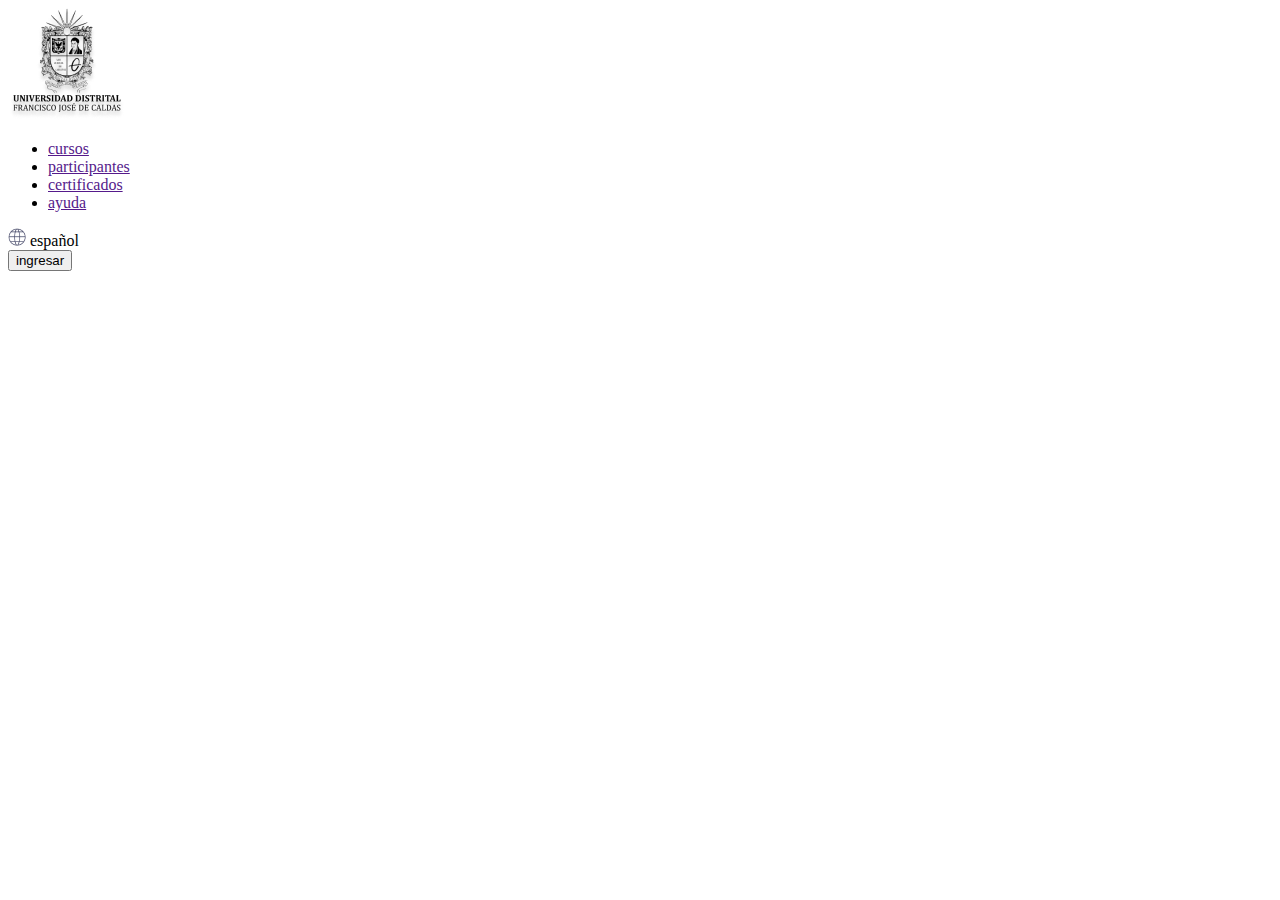
==== punto-1-2-3/index.html @ 61f77ea6 "creacion de header" ====
<!DOCTYPE html>
<html lang="en">
<head>
    <meta charset="UTF-8">
    <meta name="viewport" content="width=device-width, initial-scale=1.0">
    <title>Document</title>
</head>
<body>
    <header>
        <div class="header_navigator">
          <img src="./public/imagenes/header-logo.png" alt="header logo">
          <nav>
            <ul>
                <li><a href="">cursos</a></li>
                <li><a href="">participantes</a></li>
                <li><a href="">certificados</a></li>
                <li><a href="">ayuda</a></li>
            </ul>
          </nav>
        </div>
        <div class="header_ settings">
            <div class="lenguaje">
                <img src="./public/imagenes/header-world.png" alt="">
                <span>español</span>
            </div>
        <button>ingresar</button>
        </div>
    </header>





    <main></main>
    <footer></footer>
    
</body>
</html>
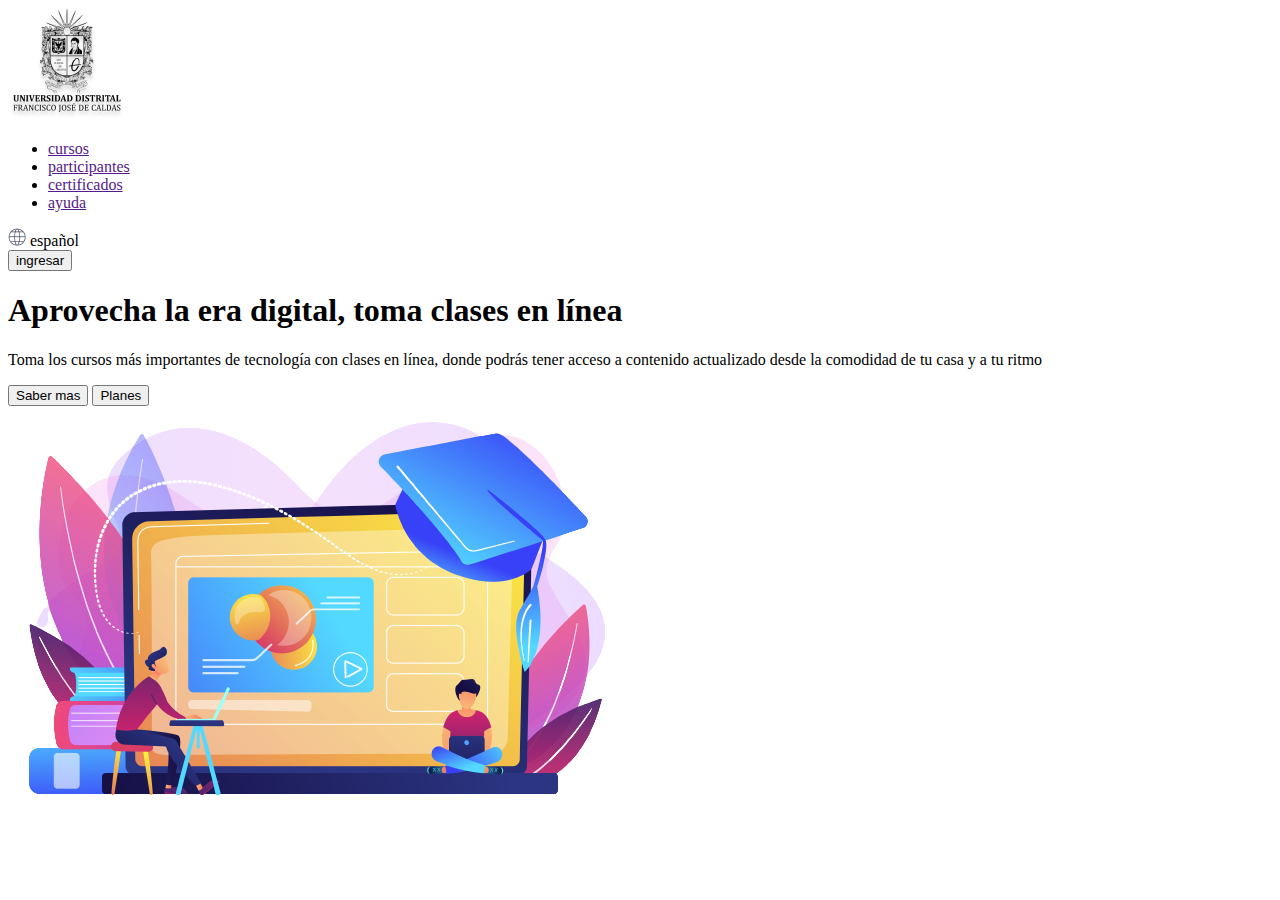
==== commit 3a5272b1: "creacion del banner en html" ====
--- a/punto-1-2-3/index.html
+++ b/punto-1-2-3/index.html
@@ -26,12 +26,24 @@
         <button>ingresar</button>
         </div>
     </header>
-
-
-
-
-
-    <main></main>
+    <main>
+      <section id="banner">
+          <div class="banner__info">
+             <div class="banner__text">
+                <h1>Aprovecha la era digital, toma clases en línea</h1>
+                <p>Toma los cursos más importantes de tecnología con clases en línea, donde podrás
+                    tener acceso a contenido actualizado desde la comodidad de tu casa y a tu ritmo</p>
+             </div>
+             <div class="banner__butons">
+                <button>Saber mas</button>
+                <button>Planes</button>
+             </div>
+          </div>
+            <img src="./public/imagenes/banner-online.png" alt="banner online">
+      </section>
+      <section id="section-1"></section>
+      <section id="section-2"></section>
+    </main>
     <footer></footer>
     
 </body>
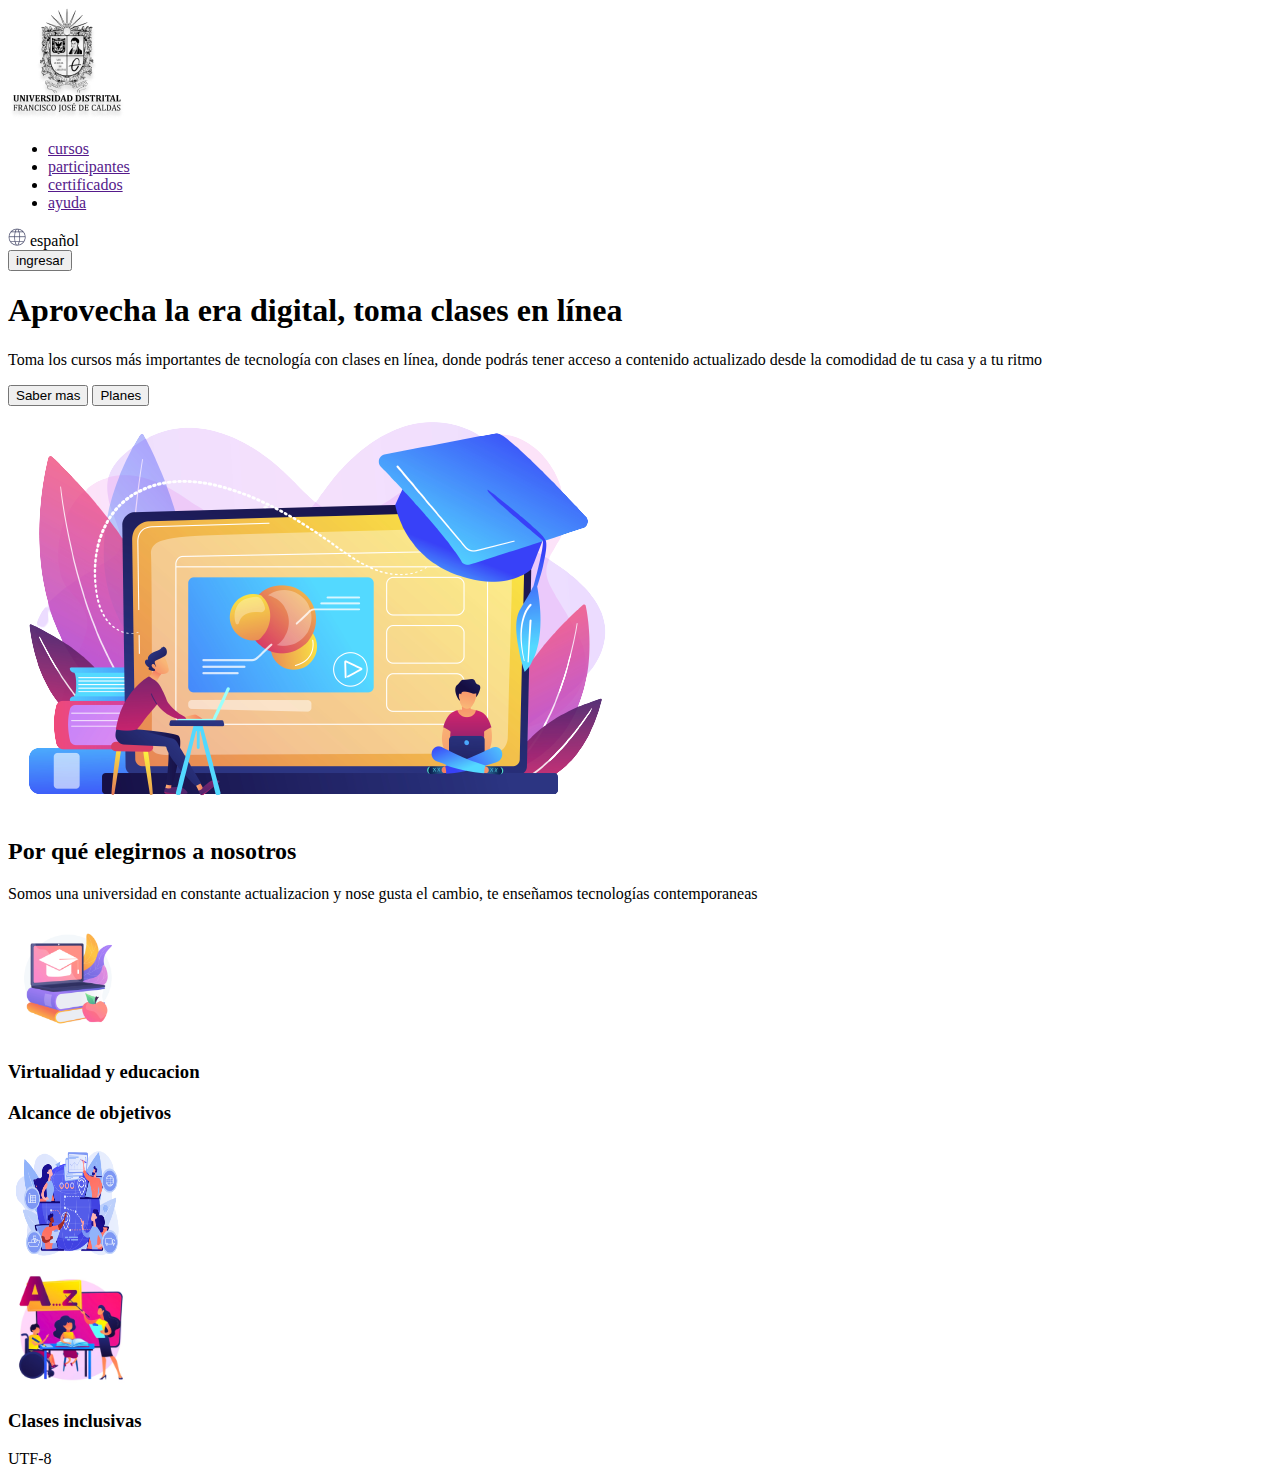
==== commit e982ae2a: "creacion de section-1 con html" ====
--- a/punto-1-2-3/index.html
+++ b/punto-1-2-3/index.html
@@ -41,10 +41,41 @@
           </div>
             <img src="./public/imagenes/banner-online.png" alt="banner online">
       </section>
-      <section id="section-1"></section>
+      <section id="section-1">
+           <div class="section-1__info">
+            <h2>Por qué elegirnos a nosotros</h2>
+            <p>Somos una universidad en constante actualizacion y nose gusta el cambio, 
+                te enseñamos tecnologías contemporaneas</p>
+           </div>
+           <div class="card-1">
+              <img src="./public/imagenes/section1-education.png" 
+              alt="education"
+              width="120px"
+              height="120px"
+              >
+              <h3>Virtualidad y 
+                educacion</h3>
+           </div>
+           <div class="card-2">
+            <h3>Alcance de  objetivos</h3>
+            <img src="./public/imagenes/section2-goals.png" 
+            alt="goals"
+            width="120px"
+            height="120px"
+            >
+           </div>
+           <div class="card-3">
+            <img src="./public/imagenes/section1-teach.png" 
+            alt="teach"
+            width="120px"
+            height="120px"
+            >
+            <h3>Clases inclusivas</h3>
+           </div>
+      </section>
       <section id="section-2"></section>
     </main>
-    <footer></footer>
+    <footer></footer>UTF-8
     
 </body>
 </html>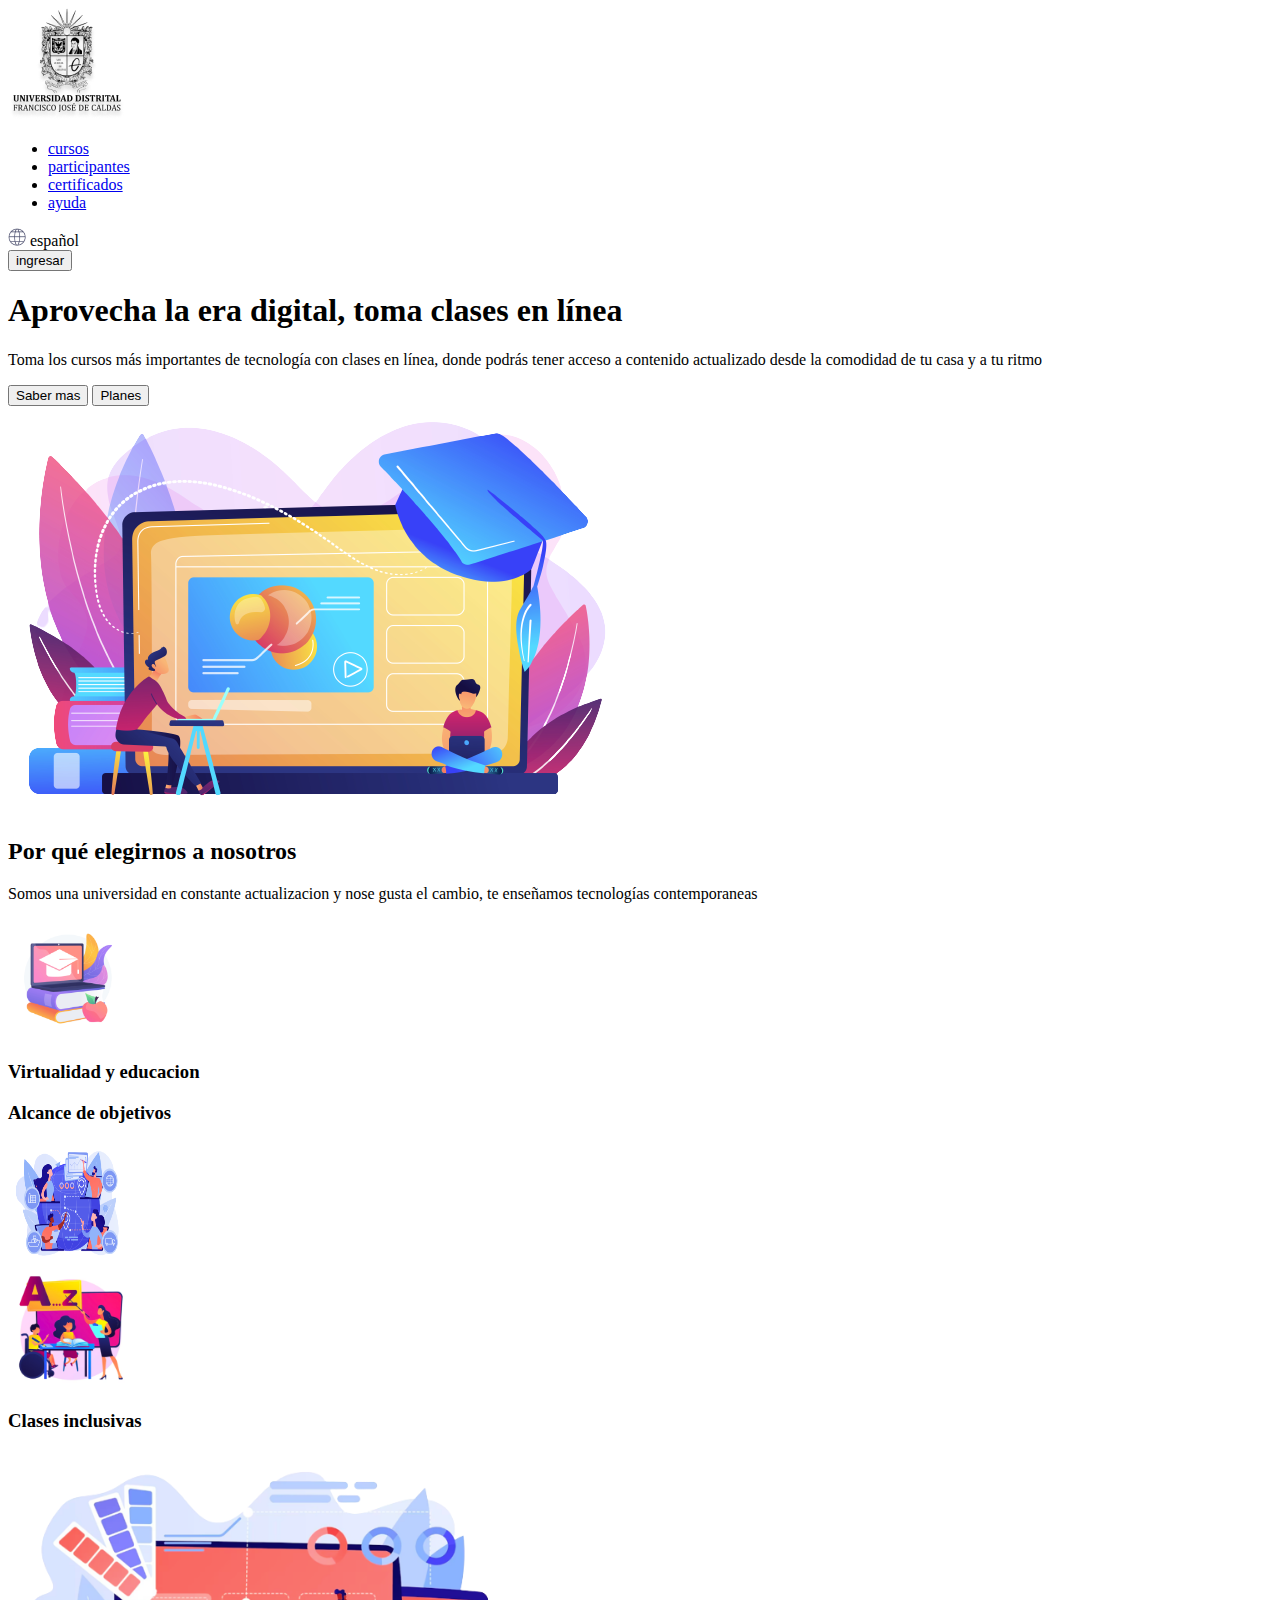
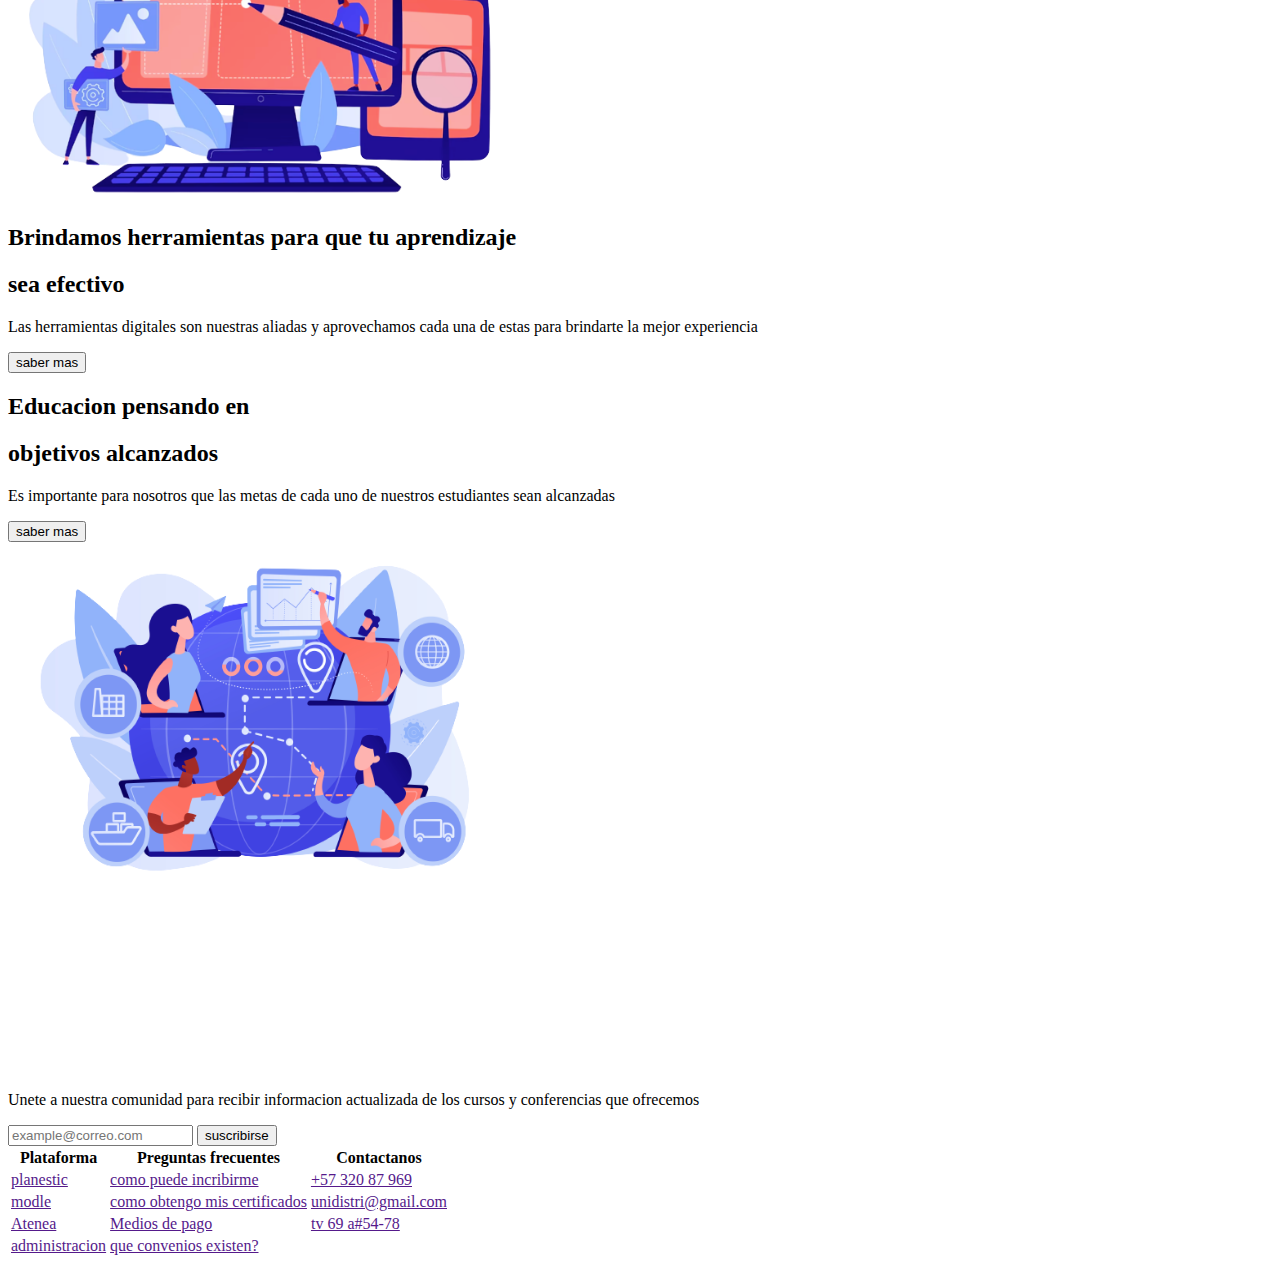
==== commit 301bd049: "finalisacion del punto 2" ====
--- a/punto-1-2-3/index.html
+++ b/punto-1-2-3/index.html
@@ -3,7 +3,7 @@
 <head>
     <meta charset="UTF-8">
     <meta name="viewport" content="width=device-width, initial-scale=1.0">
-    <title>Document</title>
+    <title>page design</title>
 </head>
 <body>
     <header>
@@ -11,10 +11,10 @@
           <img src="./public/imagenes/header-logo.png" alt="header logo">
           <nav>
             <ul>
-                <li><a href="">cursos</a></li>
-                <li><a href="">participantes</a></li>
-                <li><a href="">certificados</a></li>
-                <li><a href="">ayuda</a></li>
+                <li><a href="#banner">cursos</a></li>
+                <li><a href="#section-1">participantes</a></li>
+                <li><a href="#section-2">certificados</a></li>
+                <li><a href="#footer">ayuda</a></li>
             </ul>
           </nav>
         </div>
@@ -47,7 +47,7 @@
             <p>Somos una universidad en constante actualizacion y nose gusta el cambio, 
                 te enseñamos tecnologías contemporaneas</p>
            </div>
-           <div class="card-1">
+           <div class="section-1__card">
               <img src="./public/imagenes/section1-education.png" 
               alt="education"
               width="120px"
@@ -56,7 +56,7 @@
               <h3>Virtualidad y 
                 educacion</h3>
            </div>
-           <div class="card-2">
+           <div class="section-1__card">
             <h3>Alcance de  objetivos</h3>
             <img src="./public/imagenes/section2-goals.png" 
             alt="goals"
@@ -64,7 +64,7 @@
             height="120px"
             >
            </div>
-           <div class="card-3">
+           <div class="section-1__card">
             <img src="./public/imagenes/section1-teach.png" 
             alt="teach"
             width="120px"
@@ -73,9 +73,88 @@
             <h3>Clases inclusivas</h3>
            </div>
       </section>
-      <section id="section-2"></section>
+      <section id="section-2">
+        <div class="section-2__info">
+          <img src="./public/imagenes/section2-tools.png" 
+          alt="tools"
+          width="500px"
+          height="350px"
+          >
+           <div>
+            <h2>Brindamos herramientas para que tu aprendizaje</h2>
+            <h2>sea efectivo</h2>
+            <p>Las herramientas digitales son nuestras aliadas y 
+            aprovechamos cada una de estas para brindarte la mejor experiencia</p>
+            <button>saber mas</button>
+           </div>
+        </div>
+        <div class="section-2__info">
+          <div>
+            <h2>Educacion pensando en</h2>
+            <h2>objetivos alcanzados</h2>
+            <p>Es importante para nosotros que las metas de cada uno de nuestros 
+            estudiantes sean alcanzadas</p>
+            <button>saber mas</button>
+          </div>
+          <img src="./public/imagenes/section2-goals.png" 
+          alt="goals"
+          width="500px"
+          height="350px"
+          >
+        </div>
+      </section>
     </main>
-    <footer></footer>UTF-8
+    <footer id="footer">
+      <div class="fooer__info">
+        <img src="./public/imagenes/footer-logo.png" 
+        alt="logp"
+        width="200px"
+        height="175px"
+        >
+        <p>Unete a nuestra comunidad para recibir informacion actualizada de 
+        los cursos y conferencias que ofrecemos</p>
+        <form action="">
+          <input type="email"
+          placeholder="example@correo.com"
+          name="user_email"
+          >
+          <button>suscribirse</button>
+        </form>
+      </div>
+      <div class="footer__list">
+        <table>
+          <thead>
+            <tr>
+              <th>Plataforma</th>
+              <th>Preguntas frecuentes</th>
+              <th>Contactanos</th>
+            </tr>
+          </thead>
+          <tbody>
+             <tr>
+              <td><a href="">planestic</a></td>
+              <td><a href="">como puede incribirme</a></td>
+              <td><a href="">+57 320 87 969</a></td>
+             </tr>
+             <tr>
+              <td><a href="">modle</a></td>
+              <td><a href="">como obtengo mis certificados</a></td>
+              <td><a href="">unidistri@gmail.com</a></td>
+             </tr>
+             <tr>
+              <td><a href="">Atenea</a></td>
+              <td><a href="">Medios de pago</a></td>
+              <td><a href="">tv 69 a#54-78</a></td>
+             </tr>
+             <tr>
+              <td><a href="">administracion</a></td>
+              <td><a href="">que convenios existen?</a></td>
+             </tr>
+
+          </tbody>
+        </table>
+      </div>
+    </footer>
     
 </body>
 </html>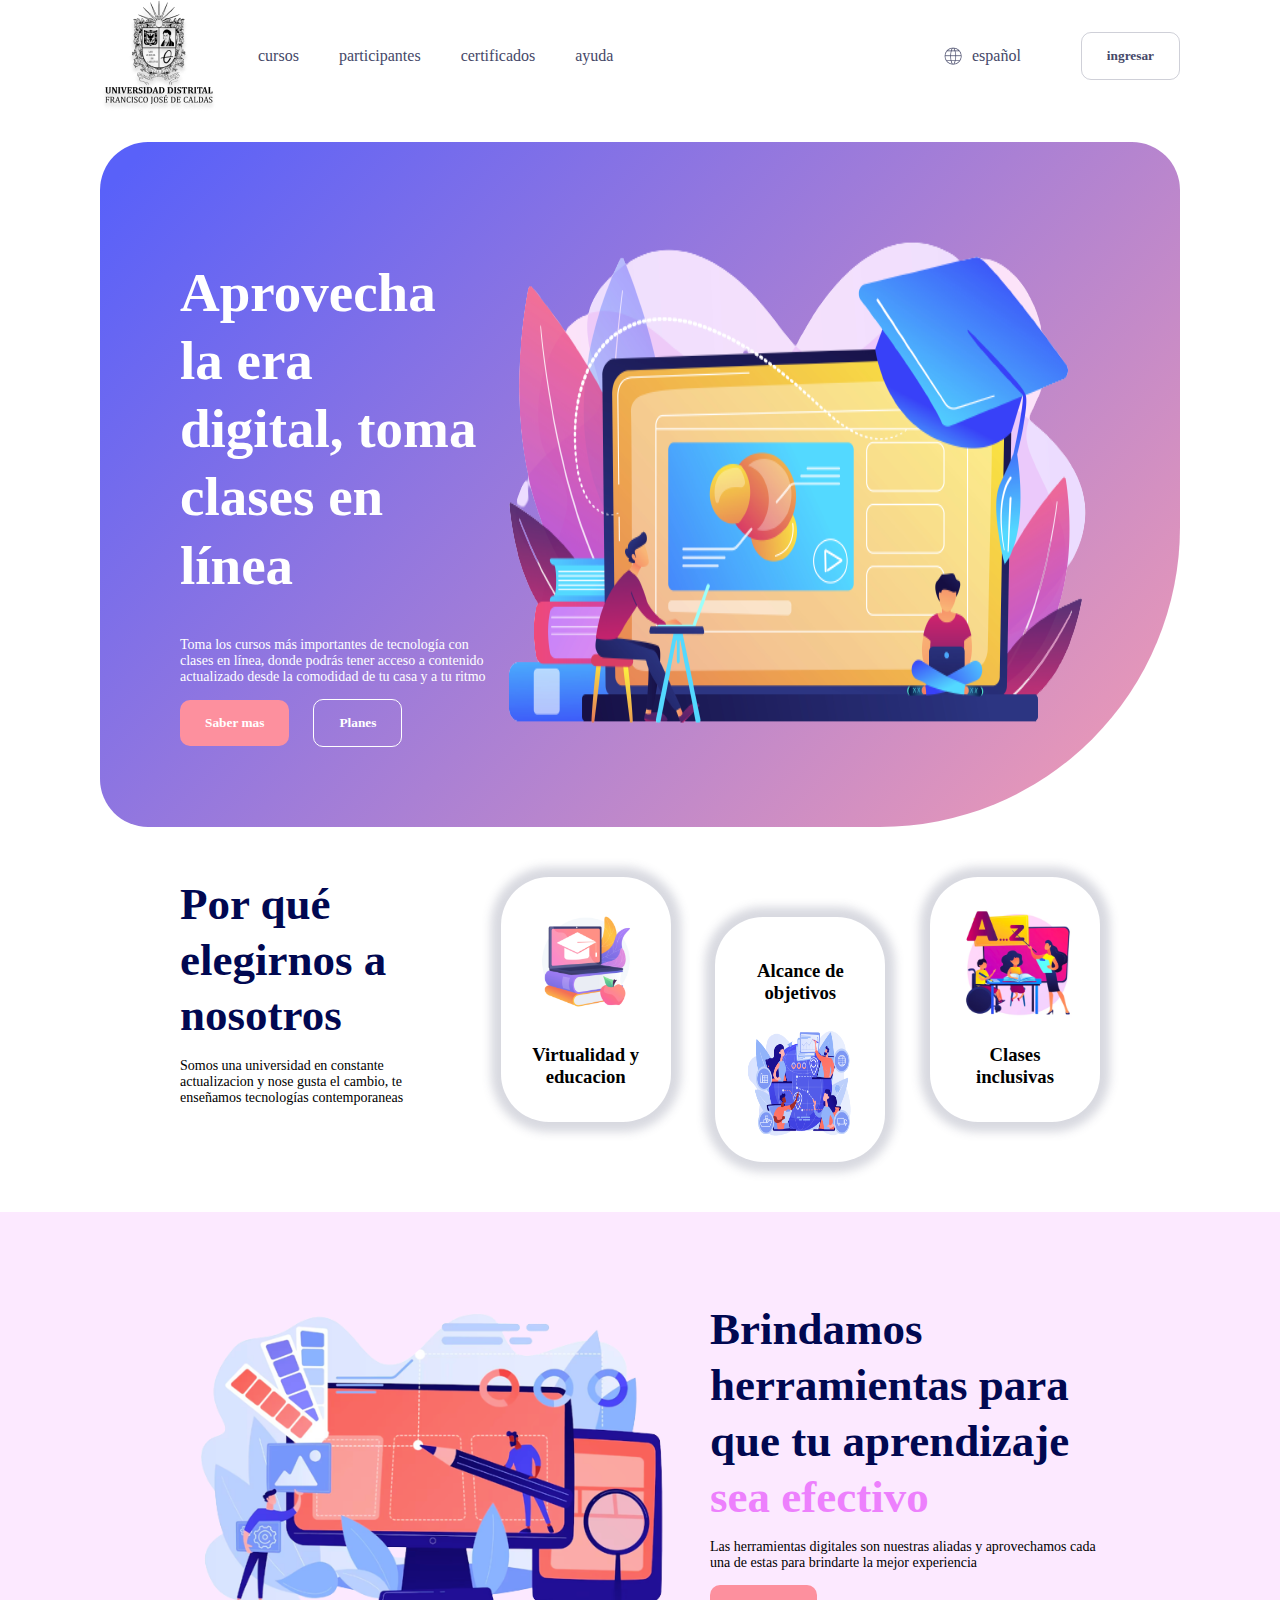
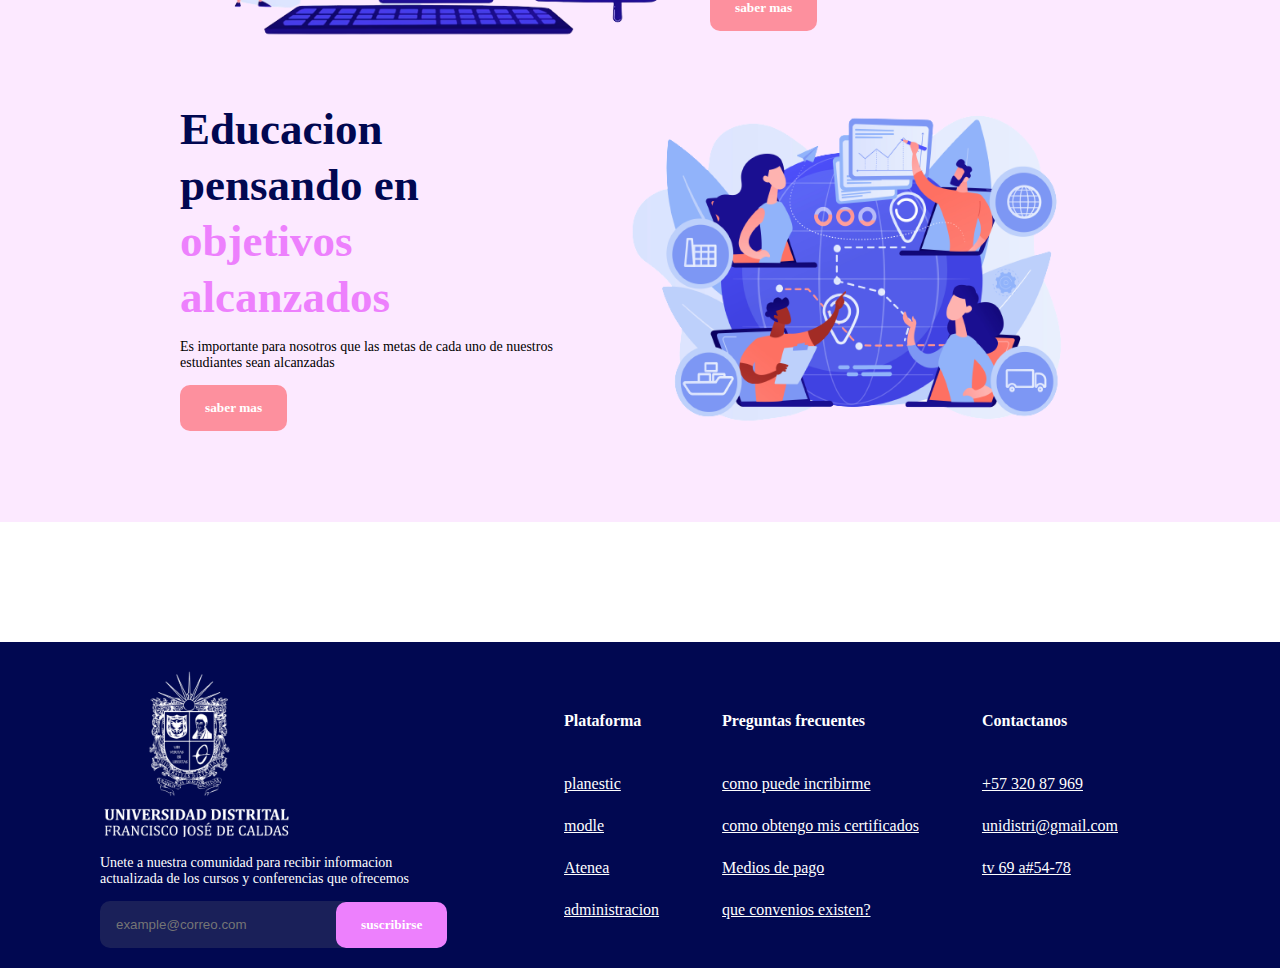
==== commit 72314a6c: "finalixacion del taller" ====
--- a/punto-1-2-3/index.html
+++ b/punto-1-2-3/index.html
@@ -3,11 +3,18 @@
 <head>
     <meta charset="UTF-8">
     <meta name="viewport" content="width=device-width, initial-scale=1.0">
+    <link rel="stylesheet" href="https://indestructibletype.com/fonts/Jost.css">
+    <link rel="stylesheet" href="./styles/common-styles.css">
+    <link rel="stylesheet" href="./styles/header-styles.css">
+    <link rel="stylesheet" href="./styles/banner-styles.css">
+    <link rel="stylesheet" href="./styles/section-1-styles.css">
+    <link rel="stylesheet" href="./styles/section-2-styles.css">
+    <link rel="stylesheet" href="./styles/footer-styles.css">
     <title>page design</title>
 </head>
 <body>
     <header>
-        <div class="header_navigator">
+        <div class="header__navigator">
           <img src="./public/imagenes/header-logo.png" alt="header logo">
           <nav>
             <ul>
@@ -18,7 +25,7 @@
             </ul>
           </nav>
         </div>
-        <div class="header_ settings">
+        <div class="header_settings">
             <div class="lenguaje">
                 <img src="./public/imagenes/header-world.png" alt="">
                 <span>español</span>
@@ -35,11 +42,13 @@
                     tener acceso a contenido actualizado desde la comodidad de tu casa y a tu ritmo</p>
              </div>
              <div class="banner__butons">
-                <button>Saber mas</button>
-                <button>Planes</button>
+                <button class="button__orange">Saber mas</button>
+                <button class="button__tranparent">Planes</button>
              </div>
           </div>
-            <img src="./public/imagenes/banner-online.png" alt="banner online">
+            <img src="./public/imagenes/banner-online.png" 
+            alt="banner online"
+            >
       </section>
       <section id="section-1">
            <div class="section-1__info">
@@ -56,7 +65,7 @@
               <h3>Virtualidad y 
                 educacion</h3>
            </div>
-           <div class="section-1__card">
+           <div class="section-1__card section-1__card-down">
             <h3>Alcance de  objetivos</h3>
             <img src="./public/imagenes/section2-goals.png" 
             alt="goals"
@@ -82,19 +91,19 @@
           >
            <div>
             <h2>Brindamos herramientas para que tu aprendizaje</h2>
-            <h2>sea efectivo</h2>
+            <h2 class="title__pink">sea efectivo</h2>
             <p>Las herramientas digitales son nuestras aliadas y 
             aprovechamos cada una de estas para brindarte la mejor experiencia</p>
-            <button>saber mas</button>
+            <button class="button__orange">saber mas</button>
            </div>
         </div>
         <div class="section-2__info">
           <div>
             <h2>Educacion pensando en</h2>
-            <h2>objetivos alcanzados</h2>
+            <h2 class="title__pink">objetivos alcanzados</h2>
             <p>Es importante para nosotros que las metas de cada uno de nuestros 
             estudiantes sean alcanzadas</p>
-            <button>saber mas</button>
+            <button class="button__orange">saber mas</button>
           </div>
           <img src="./public/imagenes/section2-goals.png" 
           alt="goals"
@@ -105,7 +114,7 @@
       </section>
     </main>
     <footer id="footer">
-      <div class="fooer__info">
+      <div class="footer__info">
         <img src="./public/imagenes/footer-logo.png" 
         alt="logp"
         width="200px"
--- a/punto-1-2-3/styles/common-styles.css
+++ b/punto-1-2-3/styles/common-styles.css
@@ -0,0 +1,30 @@
+body{
+    margin: 0px;
+}
+a{
+    font-family: 'jost';
+}
+button{
+    padding: 15px 25px;
+    font-family: 'jost';
+    font-weight: bold;
+    border-radius: 10px;
+    cursor: pointer;
+}
+p{
+    font-family: 'jost';
+    font-size: 14px;
+}
+.button__orange{
+    background-color: #FD909E;
+    color: white;
+    border: none;
+}
+h2{
+    font-family: 'jost';
+    font-size: 45px;
+    color: #010851;
+    line-height: 124%;
+    letter-spacing: -1%;
+    margin: 0px;
+}--- a/punto-1-2-3/styles/header-styles.css
+++ b/punto-1-2-3/styles/header-styles.css
@@ -0,0 +1,39 @@
+header{
+    display: flex;
+    justify-content: space-between;
+    margin: 0px 100px;
+}
+.header__navigator{
+    display: flex;
+    align-items: center;
+
+}
+ul{
+    display: flex;
+    list-style: none;
+    gap: 40px;
+    
+}
+nav a{
+    color: #454868;
+    text-decoration: none;
+    font-weight: 500;
+}
+.header_settings{
+    display: flex;
+    align-items: center;
+    gap: 60px;
+}
+.lenguaje{
+    display: flex;
+    align-items: center;
+    gap: 10px;
+    font-family: 'jost';
+    font-weight: 300;
+    color: #454868;
+}
+header button{
+    background-color: transparent;
+    border: 1px solid #45486842;
+    color: #454868;
+}
--- a/punto-1-2-3/styles/banner-styles.css
+++ b/punto-1-2-3/styles/banner-styles.css
@@ -0,0 +1,24 @@
+#banner{
+    display: flex;
+    margin: 30px 100px;
+    padding: 80px;
+    background: linear-gradient(313deg, #EE9AB5 3.28%, #5961F9 97.04%);
+    border-radius: 48px 48px 300px 48px;
+    color: white;
+}
+h1{
+    font-family: 'jost';
+    font-size: 55px;
+    line-height: 124%;
+    letter-spacing: -1%;
+}
+#banner img{
+    width: 550;
+    height:370 ;
+}
+.button__tranparent{
+    background-color: transparent;
+    color: white;
+    border: 1px solid;
+    margin-left: 20px;
+}
--- a/punto-1-2-3/styles/section-1-styles.css
+++ b/punto-1-2-3/styles/section-1-styles.css
@@ -0,0 +1,25 @@
+#section-1{
+    display: flex;
+    margin: 50px 180px;
+    justify-content: space-between;
+}
+.section-1__info{
+    width: 30%;
+}
+ p .section-1__info{
+    color: #454868;
+ }
+ .section-1__card{
+    width: min-content;
+    height: 195px;
+    text-align: center;
+    padding: 25px;
+    border-radius: 48px;
+    box-shadow: 0px 0px 10px 10px #45486835;
+ }
+.section-1__card-down{
+    margin-top: 40px;
+}
+h3{
+    font-family: 'jost';
+}--- a/punto-1-2-3/styles/section-2-styles.css
+++ b/punto-1-2-3/styles/section-2-styles.css
@@ -0,0 +1,14 @@
+#section-2{
+    padding: 30px 180px;
+    background-color: #ec80fd2d;
+
+}
+.section-2__info{
+    display: flex;
+    align-items: center;
+    gap: 30px;
+    margin: 50px 0px;
+}
+.title__pink{
+    color: #ED80FD;
+}--- a/punto-1-2-3/styles/footer-styles.css
+++ b/punto-1-2-3/styles/footer-styles.css
@@ -0,0 +1,41 @@
+footer{
+    background-color: #010851;
+    padding: 20px 100px;
+    display: flex;
+    margin-top: 120px;
+    color: white;
+    justify-content: space-between;
+    align-items: center;
+}
+.footer__info{
+    width: 33%;
+}
+form button{
+background-color: #ED80FD;
+color: white;
+border: none;
+}
+input{
+    padding: 16px;
+    background-color: #45486860;
+    width: 220px;
+    border: none;
+    border-radius: 10px;
+    margin-right: -20px;
+}
+table{
+    font-family: 'jost';
+    text-align: left;
+}
+th{
+    height: 80px;
+}
+tr{
+    height: 40px;
+}
+td{
+    padding-right: 60px;
+}
+td a{
+    color: white;
+}